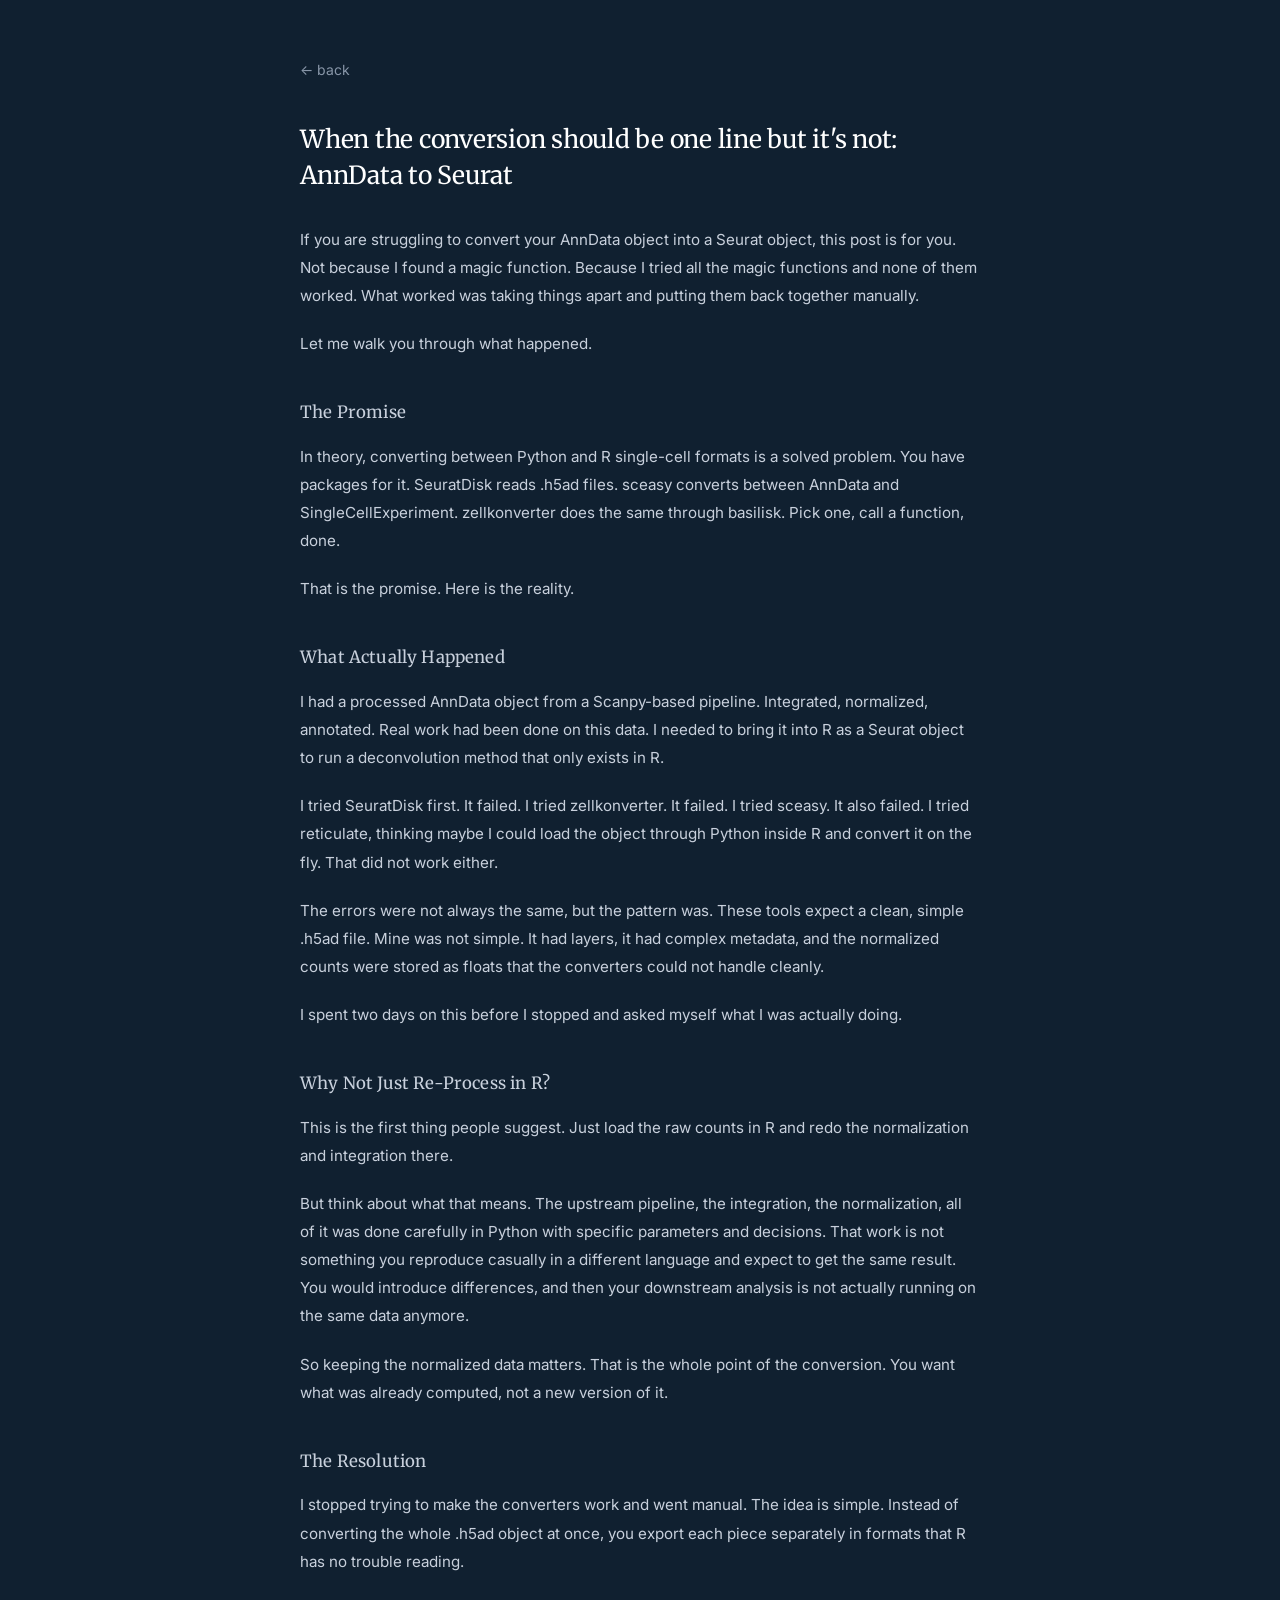
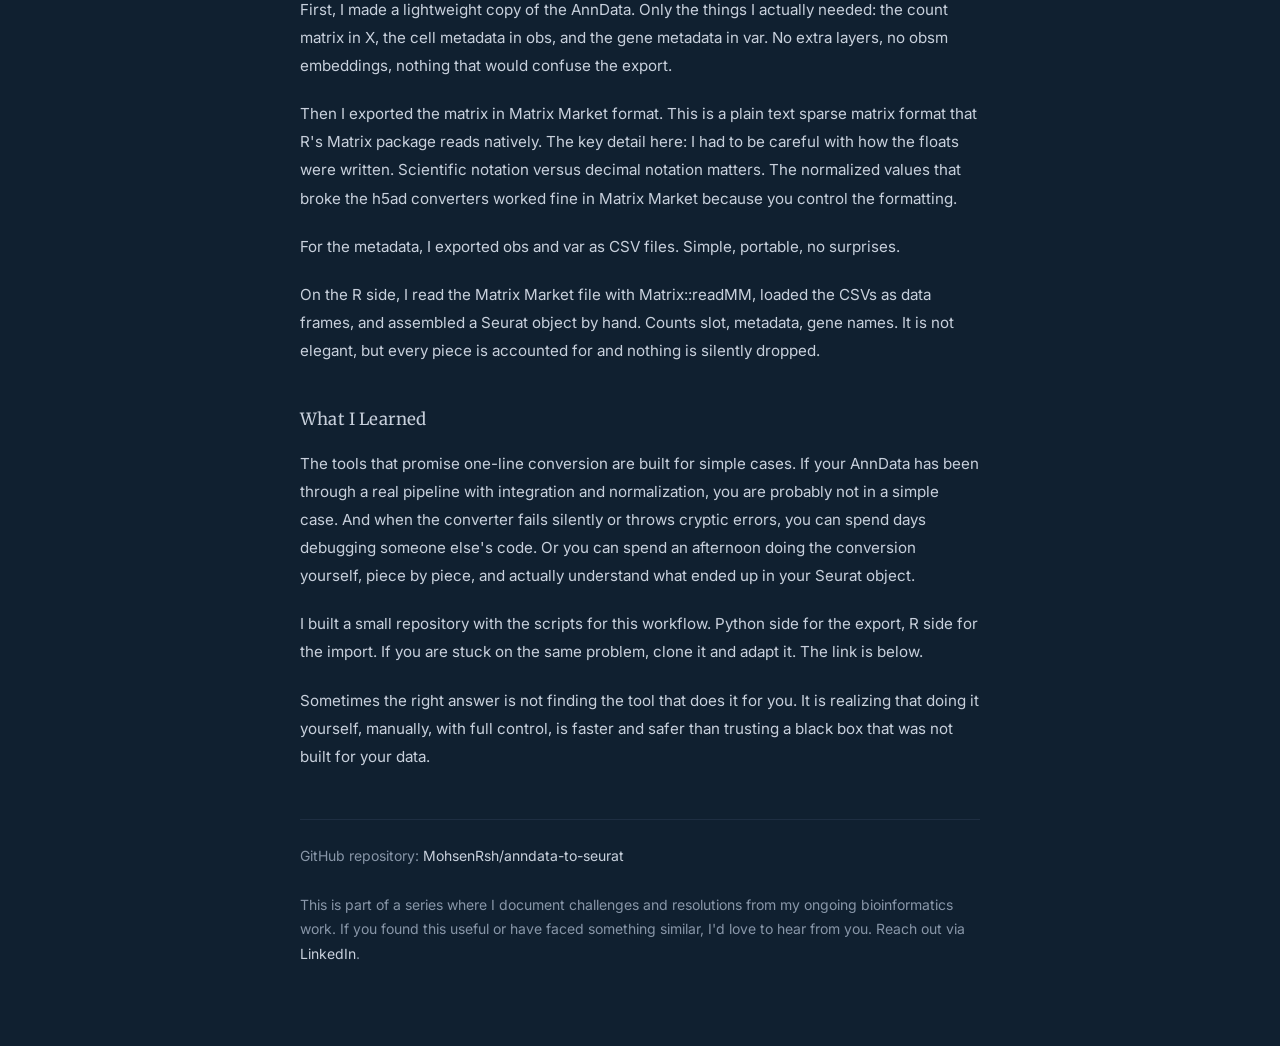
==== anndata-to-seurat.html @ 17b38fe6 "ann blog" ====
<!DOCTYPE html>
<html lang="en">

<head>
    <meta charset="UTF-8">
    <meta name="viewport" content="width=device-width, initial-scale=1.0">
    <title>When the conversion should be one line but it's not — Mohsen Rastgoo Shahrestani</title>
    <meta name="description" content="I tried every conversion tool. They all failed. So I did it by hand.">
    <meta property="og:type" content="article">
    <meta property="og:url" content="https://mohsenrsh.github.io/anndata-to-seurat.html">
    <meta property="og:title" content="When the conversion should be one line but it's not: AnnData to Seurat">
    <meta property="og:description" content="I tried every conversion tool. They all failed. So I did it by hand.">
    <meta property="og:image" content="https://mohsenrsh.github.io/profile-photo.png">
    <link rel="preconnect" href="https://fonts.googleapis.com">
    <link rel="preconnect" href="https://fonts.gstatic.com" crossorigin>
    <link href="https://fonts.googleapis.com/css2?family=Merriweather:wght@300;400&family=Inter:wght@400;500&display=swap"
        rel="stylesheet">
    <link rel="stylesheet" href="style.css">
</head>

<body class="post-page">
    <div class="post-container">
        <a href="index.html" class="back-link">← back</a>

        <h1 class="post-title">When the conversion should be one line but it's not: AnnData to Seurat</h1>

        <p class="post-p">If you are struggling to convert your AnnData object into a Seurat object, this post is for you. Not because I found a magic function. Because I tried all the magic functions and none of them worked. What worked was taking things apart and putting them back together manually.</p>

        <p class="post-p">Let me walk you through what happened.</p>

        <h2 class="post-heading">The Promise</h2>

        <p class="post-p">In theory, converting between Python and R single-cell formats is a solved problem. You have packages for it. SeuratDisk reads .h5ad files. sceasy converts between AnnData and SingleCellExperiment. zellkonverter does the same through basilisk. Pick one, call a function, done.</p>

        <p class="post-p">That is the promise. Here is the reality.</p>

        <h2 class="post-heading">What Actually Happened</h2>

        <p class="post-p">I had a processed AnnData object from a Scanpy-based pipeline. Integrated, normalized, annotated. Real work had been done on this data. I needed to bring it into R as a Seurat object to run a deconvolution method that only exists in R.</p>

        <p class="post-p">I tried SeuratDisk first. It failed. I tried zellkonverter. It failed. I tried sceasy. It also failed. I tried reticulate, thinking maybe I could load the object through Python inside R and convert it on the fly. That did not work either.</p>

        <p class="post-p">The errors were not always the same, but the pattern was. These tools expect a clean, simple .h5ad file. Mine was not simple. It had layers, it had complex metadata, and the normalized counts were stored as floats that the converters could not handle cleanly.</p>

        <p class="post-p">I spent two days on this before I stopped and asked myself what I was actually doing.</p>

        <h2 class="post-heading">Why Not Just Re-Process in R?</h2>

        <p class="post-p">This is the first thing people suggest. Just load the raw counts in R and redo the normalization and integration there.</p>

        <p class="post-p">But think about what that means. The upstream pipeline, the integration, the normalization, all of it was done carefully in Python with specific parameters and decisions. That work is not something you reproduce casually in a different language and expect to get the same result. You would introduce differences, and then your downstream analysis is not actually running on the same data anymore.</p>

        <p class="post-p">So keeping the normalized data matters. That is the whole point of the conversion. You want what was already computed, not a new version of it.</p>

        <h2 class="post-heading">The Resolution</h2>

        <p class="post-p">I stopped trying to make the converters work and went manual. The idea is simple. Instead of converting the whole .h5ad object at once, you export each piece separately in formats that R has no trouble reading.</p>

        <p class="post-p">First, I made a lightweight copy of the AnnData. Only the things I actually needed: the count matrix in X, the cell metadata in obs, and the gene metadata in var. No extra layers, no obsm embeddings, nothing that would confuse the export.</p>

        <p class="post-p">Then I exported the matrix in Matrix Market format. This is a plain text sparse matrix format that R's Matrix package reads natively. The key detail here: I had to be careful with how the floats were written. Scientific notation versus decimal notation matters. The normalized values that broke the h5ad converters worked fine in Matrix Market because you control the formatting.</p>

        <p class="post-p">For the metadata, I exported obs and var as CSV files. Simple, portable, no surprises.</p>

        <p class="post-p">On the R side, I read the Matrix Market file with Matrix::readMM, loaded the CSVs as data frames, and assembled a Seurat object by hand. Counts slot, metadata, gene names. It is not elegant, but every piece is accounted for and nothing is silently dropped.</p>

        <h2 class="post-heading">What I Learned</h2>

        <p class="post-p">The tools that promise one-line conversion are built for simple cases. If your AnnData has been through a real pipeline with integration and normalization, you are probably not in a simple case. And when the converter fails silently or throws cryptic errors, you can spend days debugging someone else's code. Or you can spend an afternoon doing the conversion yourself, piece by piece, and actually understand what ended up in your Seurat object.</p>

        <p class="post-p">I built a small repository with the scripts for this workflow. Python side for the export, R side for the import. If you are stuck on the same problem, clone it and adapt it. The link is below.</p>

        <p class="post-p">Sometimes the right answer is not finding the tool that does it for you. It is realizing that doing it yourself, manually, with full control, is faster and safer than trusting a black box that was not built for your data.</p>

        <p class="post-footer">
            GitHub repository: <a href="https://github.com/MohsenRsh/anndata-to-seurat">MohsenRsh/anndata-to-seurat</a><br><br>
            This is part of a series where I document challenges and resolutions from my ongoing bioinformatics work. If you found this useful or have faced something similar, I'd love to hear from you. Reach out via <a href="https://linkedin.com/in/mohsenrsh">LinkedIn</a>.
        </p>
    </div>
</body>

</html>
---- style.css ----
*, *::before, *::after {
    box-sizing: border-box;
    margin: 0;
    padding: 0;
}

:root {
    --bg: #102030;
    --text: #f0f2f5;
    --text-muted: #8896a8;
    --accent: #c8d0dc;
    --border: #1e2e42;
}

body {
    background-color: var(--bg);
    color: var(--text);
    font-family: 'Inter', sans-serif;
    font-size: 16px;
    line-height: 1.7;
    min-height: 100vh;
    display: flex;
    align-items: center;
    justify-content: center;
    padding: 2rem 1.5rem;
}

.container {
    max-width: 620px;
    width: 100%;
    text-align: center;
}

.photo {
    width: 170px;
    height: 170px;
    border-radius: 50%;
    object-fit: cover;
    margin-bottom: 0.1rem;
    border: 2px solid var(--border);
}

h1 {
    font-family: 'Merriweather', serif;
    font-weight: 400;
    font-size: 1.75rem;
    letter-spacing: -0.01em;
    margin-bottom: 0.05rem;
    color: #ffffff;
    white-space: nowrap;
}

.title {
    font-size: 0.85rem;
    color: var(--text-muted);
    letter-spacing: 0.06em;
    text-transform: uppercase;
    margin-bottom: 2.2rem;
}

.about {
    margin-bottom: 2.2rem;
    text-align: center;
}

.about p {
    font-size: 0.95rem;
    color: var(--accent);
    line-height: 1.75;
    margin-bottom: 1.4rem;
}

.about p:last-child {
    margin-bottom: 0;
    color: var(--text-muted);
    font-size: 0.875rem;
}

.links {
    display: flex;
    justify-content: center;
    gap: 1.75rem;
    margin-top: 1.5rem;
}

.links a {
    color: var(--text-muted);
    transition: color 0.15s ease;
    display: flex;
    align-items: center;
}

.links a:hover {
    color: #ffffff;
}

/* ---- Homepage: Miscellaneous section ---- */
.misc {
    margin-top: 2.8rem;
    text-align: center;
}

.misc-divider {
    width: 36px;
    height: 1px;
    background: var(--border);
    margin: 0 auto 2rem;
}

.misc-box {
    background: rgba(255, 255, 255, 0.03);
    border: 1px solid var(--border);
    border-radius: 8px;
    padding: 1.25rem 1.5rem;
    text-align: left;
}

.misc-toggle {
    background: none;
    border: none;
    cursor: pointer;
    padding: 0;
    display: flex;
    justify-content: space-between;
    align-items: center;
    width: 100%;
    color: inherit;
}

.misc-label {
    font-family: 'Merriweather', serif;
    font-weight: 400;
    font-size: 0.9rem;
    color: #ffffff;
    letter-spacing: 0.02em;
}

.misc-chevron {
    font-size: 0.6rem;
    color: var(--text-muted);
    display: inline-block;
    transition: transform 0.3s ease;
    line-height: 1;
}

.misc-toggle[aria-expanded="true"] .misc-chevron {
    transform: rotate(180deg);
}

.misc-body {
    max-height: 0;
    overflow: hidden;
    transition: max-height 0.35s ease;
}

.misc-body.open {
    max-height: 500px;
}

.misc-desc {
    font-size: 0.875rem;
    color: var(--accent);
    line-height: 1.75;
    margin-top: 1.1rem;
    margin-bottom: 1.3rem;
}

/* To add a post: copy one .post-card block in index.html and update href, title, summary, date */
.post-cards {
    display: flex;
    flex-direction: column;
    gap: 0.75rem;
    text-align: left;
}

.post-card {
    display: block;
    text-decoration: none;
    background: rgba(255, 255, 255, 0.03);
    border: 1px solid var(--border);
    border-radius: 5px;
    padding: 1.1rem 1.25rem;
    transition: border-color 0.15s ease, background 0.15s ease;
}

.post-card:hover {
    border-color: #2e4460;
    background: rgba(255, 255, 255, 0.055);
}

.post-card-title {
    font-family: 'Merriweather', serif;
    font-weight: 400;
    font-size: 0.9rem;
    color: #ffffff;
    line-height: 1.4;
    margin-bottom: 0.35rem;
}

.post-card-summary {
    font-size: 0.84rem;
    color: var(--accent);
    line-height: 1.6;
    margin-bottom: 0.55rem;
}

.post-card-footer {
    display: flex;
    justify-content: space-between;
    align-items: center;
}

.post-card-date {
    font-size: 0.78rem;
    color: var(--text-muted);
}

.post-card-arrow {
    font-size: 0.85rem;
    color: var(--text-muted);
}

/* ---- Blog post page ---- */
body.post-page {
    display: block;
    padding: 3.5rem 1.5rem 5rem;
}

.post-container {
    max-width: 680px;
    margin: 0 auto;
}

.back-link {
    display: inline-block;
    color: var(--text-muted);
    text-decoration: none;
    font-size: 0.875rem;
    margin-bottom: 2.5rem;
    transition: color 0.15s ease;
}

.back-link:hover {
    color: #ffffff;
}

.post-title {
    font-family: 'Merriweather', serif;
    font-weight: 400;
    font-size: 1.55rem;
    color: #ffffff;
    line-height: 1.45;
    margin-bottom: 2rem;
    white-space: normal;
    letter-spacing: -0.01em;
}

.post-heading {
    font-family: 'Merriweather', serif;
    font-weight: 400;
    font-size: 1.05rem;
    color: var(--accent);
    margin-top: 2.5rem;
    margin-bottom: 1rem;
    letter-spacing: 0.01em;
    white-space: normal;
}

.post-p {
    font-size: 0.95rem;
    color: var(--accent);
    line-height: 1.85;
    margin-bottom: 1.25rem;
}

.post-p strong {
    color: #ffffff;
    font-weight: 500;
}

.post-p em {
    font-style: italic;
    color: var(--text-muted);
}

.post-figure {
    margin: 2.2rem 0;
    text-align: center;
}

.post-figure img {
    max-width: 100%;
    border-radius: 4px;
    border: 1px solid var(--border);
}

.post-footer {
    margin-top: 3rem;
    padding-top: 1.5rem;
    border-top: 1px solid var(--border);
    font-size: 0.875rem;
    color: var(--text-muted);
    line-height: 1.75;
}

.post-footer a {
    color: var(--accent);
    text-decoration: none;
    transition: color 0.15s ease;
}

.post-footer a:hover {
    color: #ffffff;
}

/* ---- Responsive ---- */
@media (max-width: 480px) {
    h1 {
        font-size: 1.5rem;
    }

    .photo {
        width: 116px;
        height: 116px;
    }

    .post-title {
        font-size: 1.3rem;
    }
}
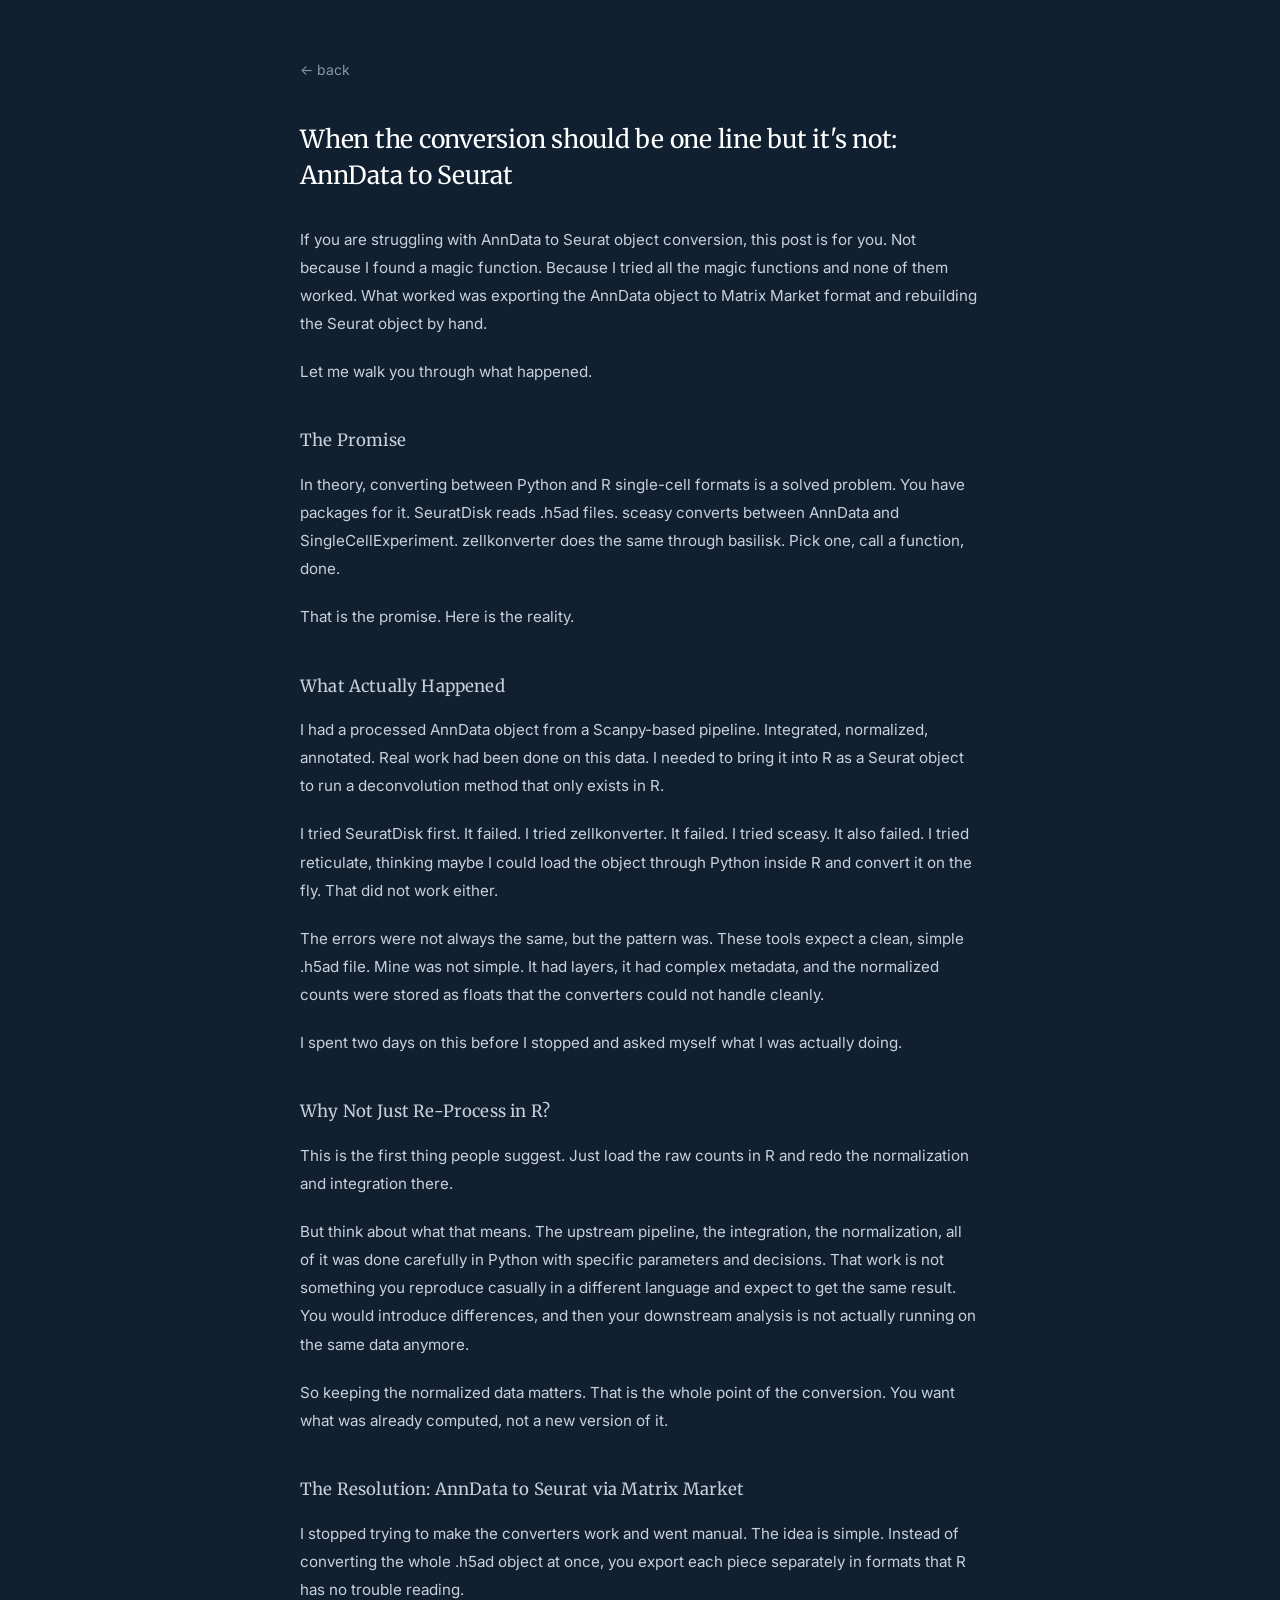
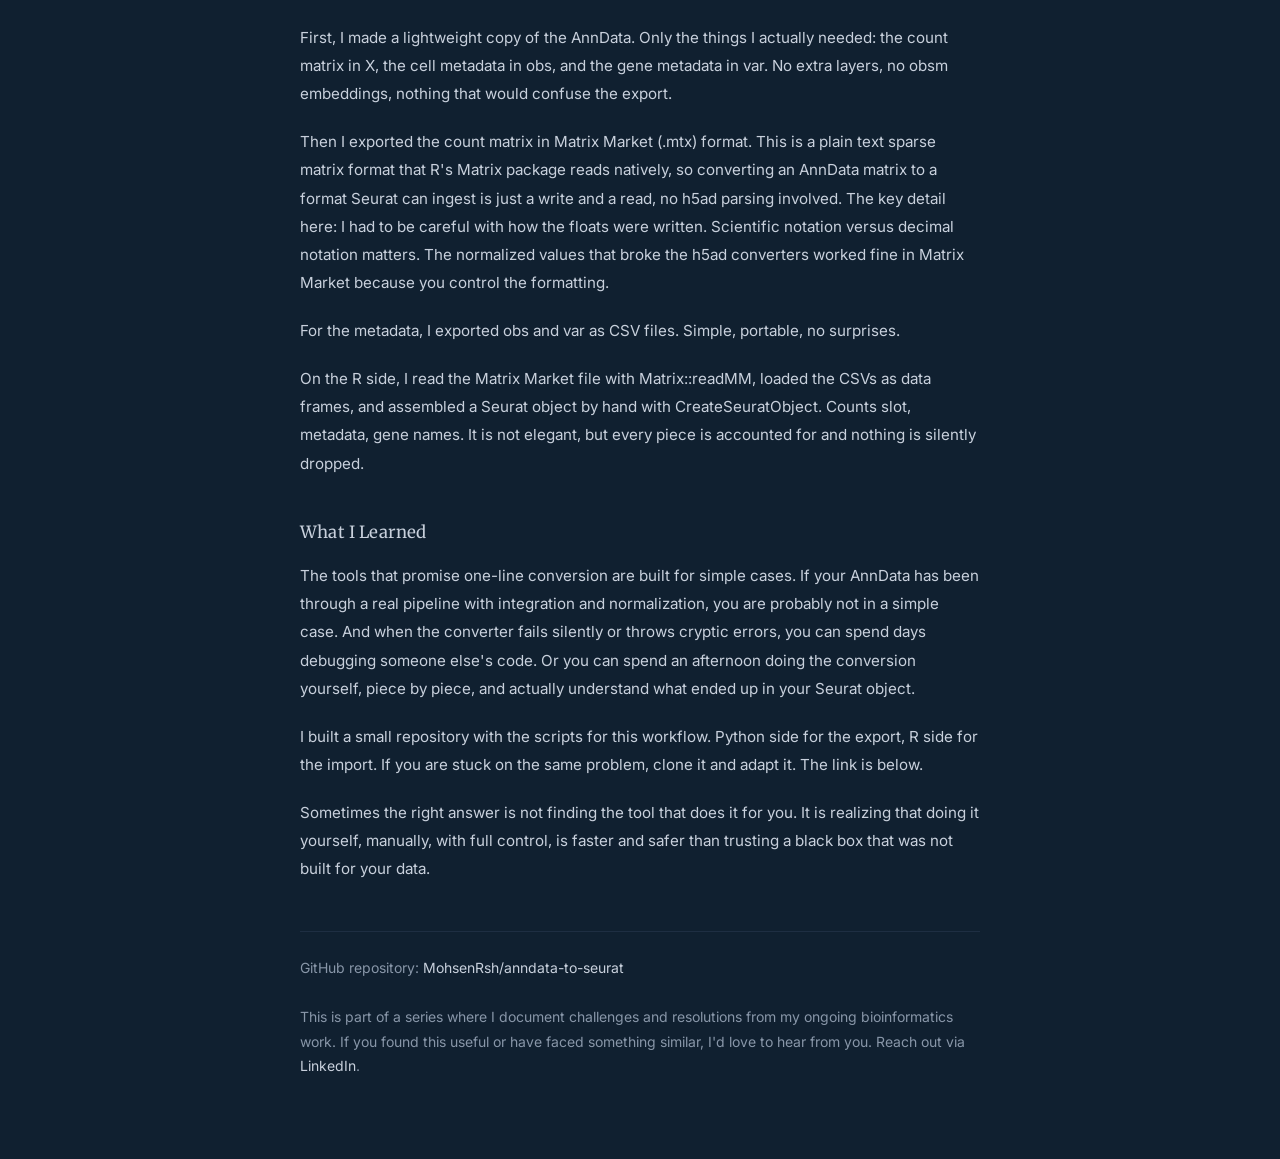
==== commit 31dc50d9: "Making it apear for google search - title changed" ====
--- a/anndata-to-seurat.html
+++ b/anndata-to-seurat.html
@@ -4,13 +4,25 @@
 <head>
     <meta charset="UTF-8">
     <meta name="viewport" content="width=device-width, initial-scale=1.0">
-    <title>When the conversion should be one line but it's not — Mohsen Rastgoo Shahrestani</title>
-    <meta name="description" content="I tried every conversion tool. They all failed. So I did it by hand.">
+    <title>AnnData to Seurat Object Conversion via Matrix Market — Mohsen Rastgoo Shahrestani</title>
+    <meta name="description" content="How to convert an AnnData object to a Seurat object when SeuratDisk, sceasy, and zellkonverter all fail: exporting the counts as Matrix Market and rebuilding the Seurat object by hand.">
     <meta property="og:type" content="article">
     <meta property="og:url" content="https://mohsenrsh.github.io/anndata-to-seurat.html">
-    <meta property="og:title" content="When the conversion should be one line but it's not: AnnData to Seurat">
-    <meta property="og:description" content="I tried every conversion tool. They all failed. So I did it by hand.">
+    <meta property="og:title" content="AnnData to Seurat Object Conversion via Matrix Market">
+    <meta property="og:description" content="How to convert an AnnData object to a Seurat object when SeuratDisk, sceasy, and zellkonverter all fail: exporting the counts as Matrix Market and rebuilding the Seurat object by hand.">
     <meta property="og:image" content="https://mohsenrsh.github.io/profile-photo.png">
+    <script type="application/ld+json">
+    {
+      "@context": "https://schema.org",
+      "@type": "BlogPosting",
+      "headline": "AnnData to Seurat Object Conversion via Matrix Market",
+      "description": "How to convert an AnnData object to a Seurat object when SeuratDisk, sceasy, and zellkonverter all fail: exporting the counts as Matrix Market and rebuilding the Seurat object by hand.",
+      "author": { "@type": "Person", "name": "Mohsen Rastgoo Shahrestani" },
+      "url": "https://mohsenrsh.github.io/anndata-to-seurat.html",
+      "datePublished": "2026-05-01",
+      "image": "https://mohsenrsh.github.io/profile-photo.png"
+    }
+    </script>
     <link rel="preconnect" href="https://fonts.googleapis.com">
     <link rel="preconnect" href="https://fonts.gstatic.com" crossorigin>
     <link href="https://fonts.googleapis.com/css2?family=Merriweather:wght@300;400&family=Inter:wght@400;500&display=swap"
@@ -24,7 +36,7 @@
 
         <h1 class="post-title">When the conversion should be one line but it's not: AnnData to Seurat</h1>
 
-        <p class="post-p">If you are struggling to convert your AnnData object into a Seurat object, this post is for you. Not because I found a magic function. Because I tried all the magic functions and none of them worked. What worked was taking things apart and putting them back together manually.</p>
+        <p class="post-p">If you are struggling with AnnData to Seurat object conversion, this post is for you. Not because I found a magic function. Because I tried all the magic functions and none of them worked. What worked was exporting the AnnData object to Matrix Market format and rebuilding the Seurat object by hand.</p>
 
         <p class="post-p">Let me walk you through what happened.</p>
 
@@ -52,17 +64,17 @@
 
         <p class="post-p">So keeping the normalized data matters. That is the whole point of the conversion. You want what was already computed, not a new version of it.</p>
 
-        <h2 class="post-heading">The Resolution</h2>
+        <h2 class="post-heading">The Resolution: AnnData to Seurat via Matrix Market</h2>
 
         <p class="post-p">I stopped trying to make the converters work and went manual. The idea is simple. Instead of converting the whole .h5ad object at once, you export each piece separately in formats that R has no trouble reading.</p>
 
         <p class="post-p">First, I made a lightweight copy of the AnnData. Only the things I actually needed: the count matrix in X, the cell metadata in obs, and the gene metadata in var. No extra layers, no obsm embeddings, nothing that would confuse the export.</p>
 
-        <p class="post-p">Then I exported the matrix in Matrix Market format. This is a plain text sparse matrix format that R's Matrix package reads natively. The key detail here: I had to be careful with how the floats were written. Scientific notation versus decimal notation matters. The normalized values that broke the h5ad converters worked fine in Matrix Market because you control the formatting.</p>
+        <p class="post-p">Then I exported the count matrix in Matrix Market (.mtx) format. This is a plain text sparse matrix format that R's Matrix package reads natively, so converting an AnnData matrix to a format Seurat can ingest is just a write and a read, no h5ad parsing involved. The key detail here: I had to be careful with how the floats were written. Scientific notation versus decimal notation matters. The normalized values that broke the h5ad converters worked fine in Matrix Market because you control the formatting.</p>
 
         <p class="post-p">For the metadata, I exported obs and var as CSV files. Simple, portable, no surprises.</p>
 
-        <p class="post-p">On the R side, I read the Matrix Market file with Matrix::readMM, loaded the CSVs as data frames, and assembled a Seurat object by hand. Counts slot, metadata, gene names. It is not elegant, but every piece is accounted for and nothing is silently dropped.</p>
+        <p class="post-p">On the R side, I read the Matrix Market file with Matrix::readMM, loaded the CSVs as data frames, and assembled a Seurat object by hand with CreateSeuratObject. Counts slot, metadata, gene names. It is not elegant, but every piece is accounted for and nothing is silently dropped.</p>
 
         <h2 class="post-heading">What I Learned</h2>
 
